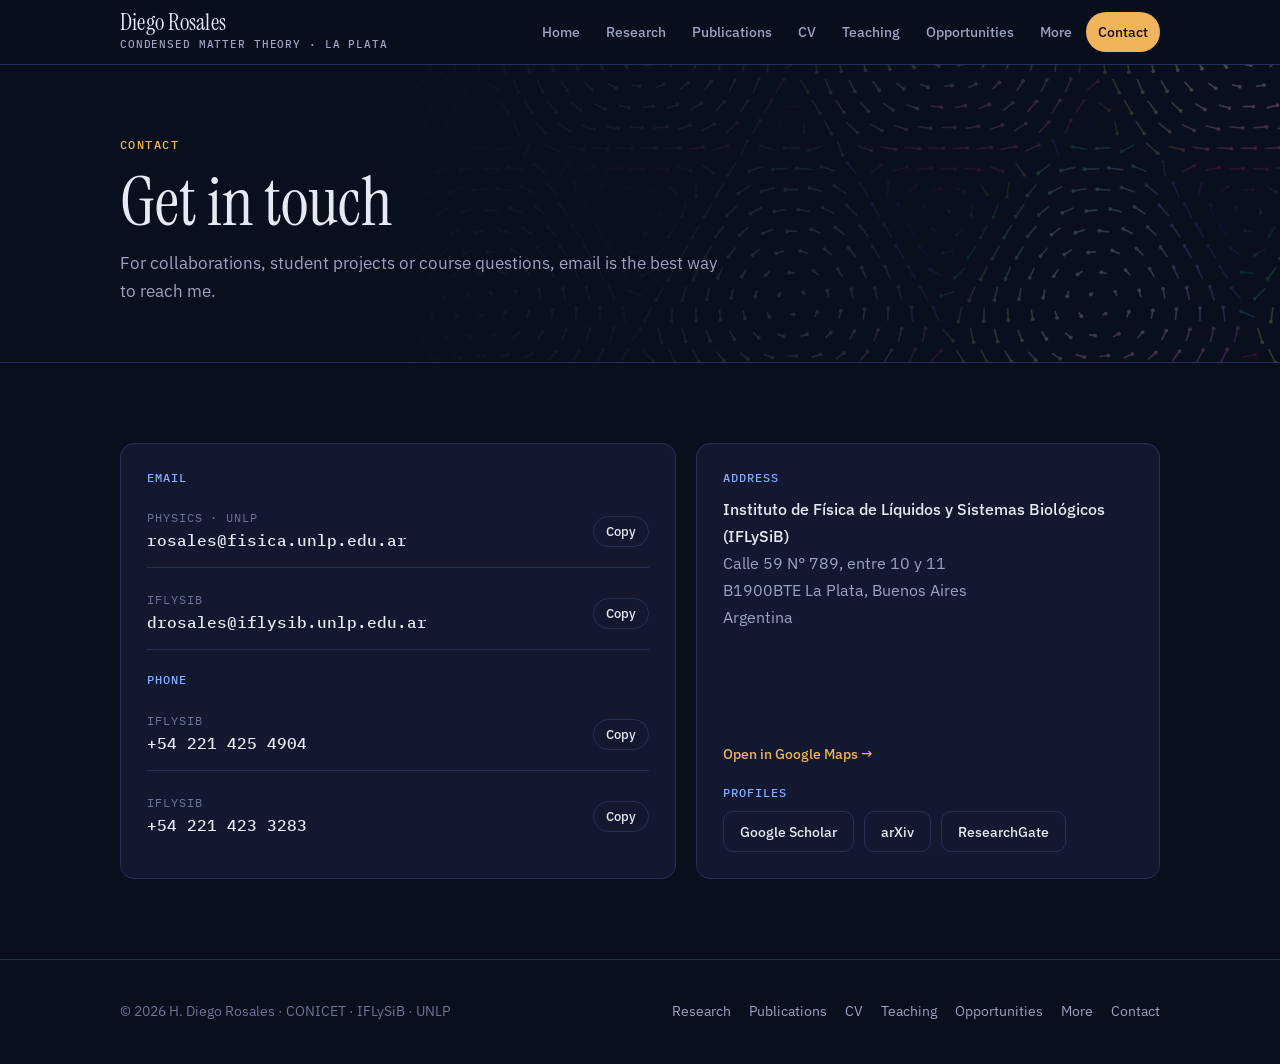
==== contact.html @ 534e0c4e "Add files via upload" ====
<!doctype html>
<html lang="en">
<head>
<meta charset="utf-8">
<meta name="viewport" content="width=device-width, initial-scale=1, viewport-fit=cover">
<title>Contact · Diego Rosales</title>
<meta name="description" content="How to reach H. Diego Rosales at IFLySiB, La Plata, Argentina.">
<meta property="og:title" content="Contact · Diego Rosales">
<meta property="og:description" content="How to reach H. Diego Rosales at IFLySiB, La Plata, Argentina.">
<link rel="preconnect" href="https://fonts.googleapis.com"><link rel="preconnect" href="https://fonts.gstatic.com" crossorigin><link rel="stylesheet" href="https://fonts.googleapis.com/css2?family=IBM+Plex+Mono:wght@400;500&family=IBM+Plex+Sans:wght@400;500;600&family=Instrument+Serif:ital@0;1&display=swap">
<link rel="stylesheet" href="assets/style.css">
</head>
<body>
<header class="site-header">
  <div class="wrap nav">
    <a class="brand" href="index.html"><b>Diego Rosales</b><small>Condensed matter theory · La Plata</small></a>
    <button class="menu-btn" aria-expanded="false" aria-controls="nav-links">Menu</button>
    <nav aria-label="Main">
      <ul class="nav-links" id="nav-links">
        <li><a href="index.html">Home</a></li>
        <li><a href="research.html">Research</a></li>
        <li><a href="publications.html">Publications</a></li>
        <li><a href="cv.html">CV</a></li>
        <li><a href="teaching.html">Teaching</a></li>
        <li><a href="opportunities.html">Opportunities</a></li>
        <li><a href="more.html">More</a></li>
        <li><a href="contact.html" aria-current="page">Contact</a></li>
      </ul>
    </nav>
  </div>
</header>
<main>
<section class="page-head">
  <canvas data-lattice="strip" aria-hidden="true"></canvas>
  <div class="wrap">
    <span class="eyebrow">Contact</span>
    <h1>Get in touch</h1>
    <p>For collaborations, student projects or course questions, email is the best way to reach me.</p>
  </div>
</section>
<section class="section">
  <div class="wrap contact-grid">
    <div class="card">
      <span class="tag">Email</span>
      <div class="copy-row"><div><span class="label">Physics · UNLP</span><code>rosales@fisica.unlp.edu.ar</code></div><button class="btn copy-btn" data-copy="rosales@fisica.unlp.edu.ar">Copy</button></div>
      <div class="copy-row"><div><span class="label">IFLySiB</span><code>drosales@iflysib.unlp.edu.ar</code></div><button class="btn copy-btn" data-copy="drosales@iflysib.unlp.edu.ar">Copy</button></div>
      <span class="tag" style="margin-top:12px">Phone</span>
      <div class="copy-row"><div><span class="label">IFLySiB</span><code>+54 221 425 4904</code></div><button class="btn copy-btn" data-copy="+54 221 425 4904">Copy</button></div>
      <div class="copy-row"><div><span class="label">IFLySiB</span><code>+54 221 423 3283</code></div><button class="btn copy-btn" data-copy="+54 221 423 3283">Copy</button></div>
    </div>
    <div class="card">
      <span class="tag">Address</span>
      <address><strong>Instituto de Física de Líquidos y Sistemas Biológicos (IFLySiB)</strong><br>
      Calle 59 N° 789, entre 10 y 11<br>B1900BTE La Plata, Buenos Aires<br>Argentina</address>
      <a class="foot" href="https://www.google.com/maps/search/?api=1&query=IFLYSIB+Calle+59+789+La+Plata" target="_blank" rel="noopener">Open in Google Maps →</a>
      <span class="tag" style="margin-top:12px">Profiles</span>
      <div class="affils">
  <a href="https://scholar.google.com/citations?user=Mq5_ev8AAAAJ" target="_blank" rel="noopener">Google Scholar</a>
  <a href="https://arxiv.org/search/cond-mat?searchtype=author&amp;query=Rosales%2C+H+D" target="_blank" rel="noopener">arXiv</a>
  <a href="https://www.researchgate.net/profile/Hector_Rosales" target="_blank" rel="noopener">ResearchGate</a>
</div>
    </div>
  </div>
</section>
</main>
<footer class="site-footer">
  <div class="wrap">
    <p>© 2026 H. Diego Rosales · CONICET · IFLySiB · UNLP</p>
    <nav aria-label="Footer"><a href="research.html">Research</a> <a href="publications.html">Publications</a> <a href="cv.html">CV</a> <a href="teaching.html">Teaching</a> <a href="opportunities.html">Opportunities</a> <a href="more.html">More</a> <a href="contact.html">Contact</a></nav>
  </div>
</footer>
<script src="assets/main.js"></script>
</body>
</html>
---- assets/style.css ----
/* ==========================================================
   Diego Rosales — personal site
   Palette taken from a spin texture: navy "up" background,
   amber + blue for the in-plane angle, white for "down" cores.
   Edit the tokens below to retune the whole site.
   ========================================================== */
:root {
  color-scheme: dark;
  --ink: #0A0F1E;        /* page background */
  --panel: #111830;      /* raised surfaces */
  --panel-2: #172042;
  --line: #243056;       /* hairlines */
  --text: #E7EAF3;
  --muted: #9AA3BF;
  --faint: #6A7496;
  --accent: #F0B45A;     /* amber */
  --cool: #86AEFF;       /* blue */
  --display: "Instrument Serif", "Iowan Old Style", Georgia, serif;
  --sans: "IBM Plex Sans", system-ui, -apple-system, "Segoe UI", sans-serif;
  --mono: "IBM Plex Mono", ui-monospace, "SF Mono", Menlo, monospace;
  --wrap: 1120px;
  --gutter: clamp(16px, 4vw, 40px);
}

* { box-sizing: border-box; }
html { scroll-behavior: smooth; }
body {
  margin: 0;
  background: var(--ink);
  color: var(--text);
  font: 16px/1.65 var(--sans);
  -webkit-font-smoothing: antialiased;
}
img { max-width: 100%; display: block; }
a { color: var(--cool); text-decoration: none; }
a:hover { text-decoration: underline; text-underline-offset: 3px; }
:focus-visible { outline: 2px solid var(--accent); outline-offset: 3px; border-radius: 4px; }
h1, h2, h3 { text-wrap: balance; margin: 0; font-weight: 400; }
p { margin: 0; }

.wrap { max-width: var(--wrap); margin-inline: auto; padding-inline: var(--gutter); }

/* ---------- Header / nav ---------- */
.site-header {
  position: sticky; top: env(safe-area-inset-top, 0px); z-index: 20;
  background: color-mix(in srgb, var(--ink) 82%, transparent);
  backdrop-filter: blur(12px); -webkit-backdrop-filter: blur(12px);
  border-bottom: 1px solid var(--line);
}
.nav { display: flex; align-items: center; justify-content: space-between; gap: 24px; min-height: 64px; }
.brand { display: flex; flex-direction: column; line-height: 1.1; color: var(--text); }
.brand:hover { text-decoration: none; }
.brand b { font: 400 1.45rem/1 var(--display); letter-spacing: .01em; }
.brand small { font: 500 .68rem/1.4 var(--mono); color: var(--muted); letter-spacing: .08em; text-transform: uppercase; margin-top: 3px; }
.nav-links { display: flex; gap: 2px; list-style: none; margin: 0; padding: 0; }
.nav-links a {
  display: block; padding: 8px 12px; border-radius: 999px;
  color: var(--muted); font-size: .9rem; font-weight: 500;
}
.nav-links a:hover { color: var(--text); background: var(--panel); text-decoration: none; }
.nav-links a[aria-current="page"] { color: var(--ink); background: var(--accent); }
.menu-btn {
  display: none; background: none; border: 1px solid var(--line); color: var(--text);
  border-radius: 8px; padding: 8px 12px; font: 500 .85rem var(--sans); cursor: pointer;
}
@media (max-width: 420px) { .brand small { display: none; } }
@media (max-width: 900px) {
  .menu-btn { display: block; }
  .nav-links {
    display: none; position: absolute; left: 0; right: 0; top: 100%;
    flex-direction: column; gap: 0; padding: 8px var(--gutter) 16px;
    background: var(--ink); border-bottom: 1px solid var(--line);
  }
  .nav-links.open { display: flex; }
  .nav-links a { border-radius: 8px; padding: 12px; font-size: 1rem; }
}

/* ---------- Page heads ---------- */
.eyebrow {
  font: 500 .74rem/1.4 var(--mono); letter-spacing: .12em; text-transform: uppercase; color: var(--accent);
}
.page-head { position: relative; overflow: hidden; border-bottom: 1px solid var(--line); }
.page-head canvas { position: absolute; inset: 0; width: 100%; height: 100%; opacity: .45; }
.page-head::after {
  content: ""; position: absolute; inset: 0;
  background: linear-gradient(90deg, var(--ink) 30%, color-mix(in srgb, var(--ink) 40%, transparent));
}
.page-head .wrap { position: relative; z-index: 1; padding-block: 72px 56px; display: grid; gap: 14px; }
.page-head h1 { font: 400 clamp(2.6rem, 6vw, 4.2rem)/1.02 var(--display); }
.page-head p { color: var(--muted); max-width: 60ch; font-size: 1.05rem; }

/* ---------- Home hero ---------- */
.hero { position: relative; border-bottom: 1px solid var(--line); overflow: hidden; }
.hero .wrap { display: grid; grid-template-columns: 1.1fr .9fr; gap: 48px; align-items: center; padding-block: 72px; }
.hero h1 { font: 400 clamp(3rem, 7.5vw, 5.6rem)/.95 var(--display); letter-spacing: -.01em; }
.hero h1 em { font-style: italic; color: var(--accent); }
.hero .lede { font-size: 1.15rem; color: var(--muted); max-width: 52ch; margin-top: 22px; }
.hero .lede strong { color: var(--text); font-weight: 500; }
.hero-actions { display: flex; flex-wrap: wrap; gap: 12px; margin-top: 30px; }
.lattice-frame {
  position: relative; aspect-ratio: 1; width: 100%; max-width: 100%;
  border: 1px solid var(--line); border-radius: 50%; overflow: hidden;
  background: radial-gradient(circle at 50% 50%, var(--panel-2), var(--ink) 70%);
}
.lattice-frame canvas { width: 100%; height: 100%; display: block; }
.lattice-caption {
  margin-top: 14px; text-align: center; font: .74rem/1.5 var(--mono); color: var(--faint);
}
@media (max-width: 820px) {
  .hero .wrap { grid-template-columns: 1fr; padding-block: 48px; gap: 36px; }
  .hero-visual { max-width: 340px; margin-inline: auto; width: 100%; }
}

/* ---------- Buttons ---------- */
.btn {
  display: inline-flex; align-items: center; gap: 8px; padding: 11px 20px;
  border-radius: 999px; font: 500 .95rem var(--sans); border: 1px solid var(--line);
  color: var(--text); background: var(--panel); cursor: pointer;
}
.btn:hover { text-decoration: none; border-color: var(--muted); }
.btn.primary { background: var(--accent); color: var(--ink); border-color: var(--accent); }
.btn.primary:hover { filter: brightness(1.08); }

/* ---------- Sections ---------- */
.section { padding-block: 80px; }
.section + .section { border-top: 1px solid var(--line); }
.section-head { display: flex; justify-content: space-between; align-items: end; gap: 24px; flex-wrap: wrap; margin-bottom: 36px; }
.section-head h2 { font: 400 clamp(2rem, 4vw, 2.8rem)/1.05 var(--display); margin-top: 8px; }
.section-head .more { font-weight: 500; font-size: .95rem; }
.prose { max-width: 68ch; color: var(--muted); display: grid; gap: 16px; font-size: 1.05rem; }
.prose strong { color: var(--text); font-weight: 500; }

/* Grids */
.grid { display: grid; gap: 20px; }
.grid.two { grid-template-columns: repeat(2, minmax(0, 1fr)); }
.grid.three { grid-template-columns: repeat(3, minmax(0, 1fr)); }
@media (max-width: 900px) { .grid.three { grid-template-columns: repeat(2, minmax(0, 1fr)); } }
@media (max-width: 640px) { .grid.two, .grid.three { grid-template-columns: 1fr; } }

.card {
  background: var(--panel); border: 1px solid var(--line); border-radius: 14px;
  padding: 26px; display: flex; flex-direction: column; gap: 10px;
}
.card h3 { font: 400 1.5rem/1.15 var(--display); }
.card p { color: var(--muted); font-size: .97rem; }
.card .tag { font: 500 .72rem/1.4 var(--mono); letter-spacing: .08em; text-transform: uppercase; color: var(--cool); }
a.card { color: inherit; transition: border-color .2s, transform .2s; }
a.card:hover { text-decoration: none; border-color: var(--accent); transform: translateY(-2px); }
.card .foot { margin-top: auto; padding-top: 8px; font: 500 .85rem var(--sans); color: var(--accent); }

/* Research topics list (home) */
.topics { list-style: none; margin: 0; padding: 0; border-top: 1px solid var(--line); }
.topics li {
  display: grid; grid-template-columns: 1fr 1.4fr; gap: 24px; padding: 24px 0;
  border-bottom: 1px solid var(--line); align-items: baseline;
}
.topics h3 { font: 400 1.6rem/1.15 var(--display); }
.topics p { color: var(--muted); }
@media (max-width: 700px) { .topics li { grid-template-columns: 1fr; gap: 8px; } }

/* ---------- Publications ---------- */
.pub { display: grid; grid-template-columns: 64px 1fr; gap: 20px; padding: 22px 0; border-bottom: 1px solid var(--line); }
.pub:first-child { border-top: 1px solid var(--line); }
.pub .num { font: 500 .85rem/1.9 var(--mono); color: var(--faint); font-variant-numeric: tabular-nums; }
.pub h3 { font: 500 1.08rem/1.4 var(--sans); color: var(--text); }
.pub .authors { color: var(--muted); font-size: .92rem; margin-top: 4px; }
.pub .authors b { color: var(--text); font-weight: 500; }
.pub .meta { display: flex; flex-wrap: wrap; gap: 8px 14px; align-items: center; margin-top: 10px; font: .82rem/1.4 var(--mono); color: var(--muted); }
.journal { color: var(--accent); }
.badge {
  font: 500 .7rem/1 var(--mono); letter-spacing: .06em; text-transform: uppercase;
  padding: 5px 8px; border-radius: 999px; border: 1px solid var(--accent); color: var(--accent);
}
@media (max-width: 560px) { .pub { grid-template-columns: 1fr; gap: 6px; } }

.toolbar { display: flex; flex-wrap: wrap; gap: 12px; align-items: center; margin-bottom: 28px; }
.toolbar input {
  flex: 1 1 260px; min-width: 0; padding: 12px 16px; border-radius: 999px;
  border: 1px solid var(--line); background: var(--panel); color: var(--text); font: 1rem var(--sans);
}
.toolbar input::placeholder { color: var(--faint); }
.chips { display: flex; flex-wrap: wrap; gap: 6px; }
.chip {
  padding: 8px 14px; border-radius: 999px; border: 1px solid var(--line); background: transparent;
  color: var(--muted); font: 500 .85rem var(--sans); cursor: pointer;
}
.chip:hover { color: var(--text); border-color: var(--muted); }
.chip[aria-pressed="true"] { background: var(--text); color: var(--ink); border-color: var(--text); }
.count { font: .82rem var(--mono); color: var(--faint); margin-bottom: 8px; }
.year-label { font: 400 2rem/1 var(--display); color: var(--cool); padding: 36px 0 12px; }

/* Stats strip */
.stats { display: grid; grid-template-columns: repeat(4, minmax(0,1fr)); border: 1px solid var(--line); border-radius: 14px; overflow: hidden; }
.stats div { padding: 22px 24px; background: var(--panel); display: grid; gap: 2px; }
.stats div + div { border-left: 1px solid var(--line); }
.stats b { font: 400 2.4rem/1 var(--display); color: var(--text); font-variant-numeric: tabular-nums; }
.stats span { font: .78rem/1.4 var(--mono); color: var(--muted); text-transform: uppercase; letter-spacing: .06em; }
@media (max-width: 700px) {
  .stats { grid-template-columns: repeat(2, minmax(0,1fr)); }
  .stats div:nth-child(3) { border-left: 0; }
  .stats div:nth-child(n+3) { border-top: 1px solid var(--line); }
}

/* ---------- Timeline (CV) ---------- */
.timeline { list-style: none; margin: 0; padding: 0; }
.timeline li { display: grid; grid-template-columns: 150px 1fr; gap: 24px; padding: 20px 0; border-bottom: 1px solid var(--line); }
.timeline .when { font: 500 .85rem/1.8 var(--mono); color: var(--accent); font-variant-numeric: tabular-nums; }
.timeline h3 { font: 500 1.08rem/1.4 var(--sans); }
.timeline p { color: var(--muted); font-size: .95rem; }
@media (max-width: 560px) { .timeline li { grid-template-columns: 1fr; gap: 4px; } }

.cv-layout { display: grid; grid-template-columns: 220px 1fr; gap: 56px; }
.cv-layout aside { position: sticky; top: 96px; align-self: start; display: grid; gap: 6px; }
.cv-layout aside a { color: var(--muted); font-size: .95rem; padding: 4px 0; }
.cv-layout aside a:hover { color: var(--text); }
.cv-block + .cv-block { margin-top: 64px; }
.cv-block h2 { font: 400 2.2rem/1.1 var(--display); margin-bottom: 20px; }
@media (max-width: 820px) { .cv-layout { grid-template-columns: 1fr; gap: 24px; } .cv-layout aside { position: static; display: flex; flex-wrap: wrap; gap: 6px 18px; } }

/* ---------- Affiliations ---------- */
.affils { display: flex; flex-wrap: wrap; gap: 10px; }
.affils a {
  padding: 10px 16px; border: 1px solid var(--line); border-radius: 10px; color: var(--text);
  font: 500 .9rem var(--sans); background: var(--panel);
}
.affils a span { color: var(--muted); font-weight: 400; }
.affils a:hover { border-color: var(--cool); text-decoration: none; }

/* ---------- Contact ---------- */
.contact-grid { display: grid; grid-template-columns: 1.2fr 1fr; gap: 20px; }
@media (max-width: 820px) { .contact-grid { grid-template-columns: 1fr; } }
.copy-row { display: flex; justify-content: space-between; align-items: center; gap: 12px; padding: 14px 0; border-bottom: 1px solid var(--line); flex-wrap: wrap; }
.copy-row:last-child { border-bottom: 0; }
.copy-row code { font: 500 1rem var(--mono); color: var(--text); user-select: all; overflow-wrap: anywhere; }
.copy-row .label { display: block; font: .72rem var(--mono); color: var(--faint); text-transform: uppercase; letter-spacing: .08em; margin-bottom: 2px; }
.copy-btn { padding: 6px 12px; font-size: .8rem; }
address { font-style: normal; color: var(--muted); line-height: 1.7; }
address strong { color: var(--text); font-weight: 500; }

.note {
  border: 1px dashed var(--line); border-radius: 12px; padding: 16px 18px; color: var(--muted); font-size: .92rem;
}

/* ---------- Footer ---------- */
.site-footer { border-top: 1px solid var(--line); padding-block: 40px; color: var(--faint); font-size: .88rem; }
.site-footer .wrap { display: flex; justify-content: space-between; gap: 16px 32px; flex-wrap: wrap; }
.site-footer nav { display: flex; gap: 18px; flex-wrap: wrap; }
.site-footer a { color: var(--muted); }

@media (prefers-reduced-motion: reduce) {
  html { scroll-behavior: auto; }
  a.card { transition: none; }
}
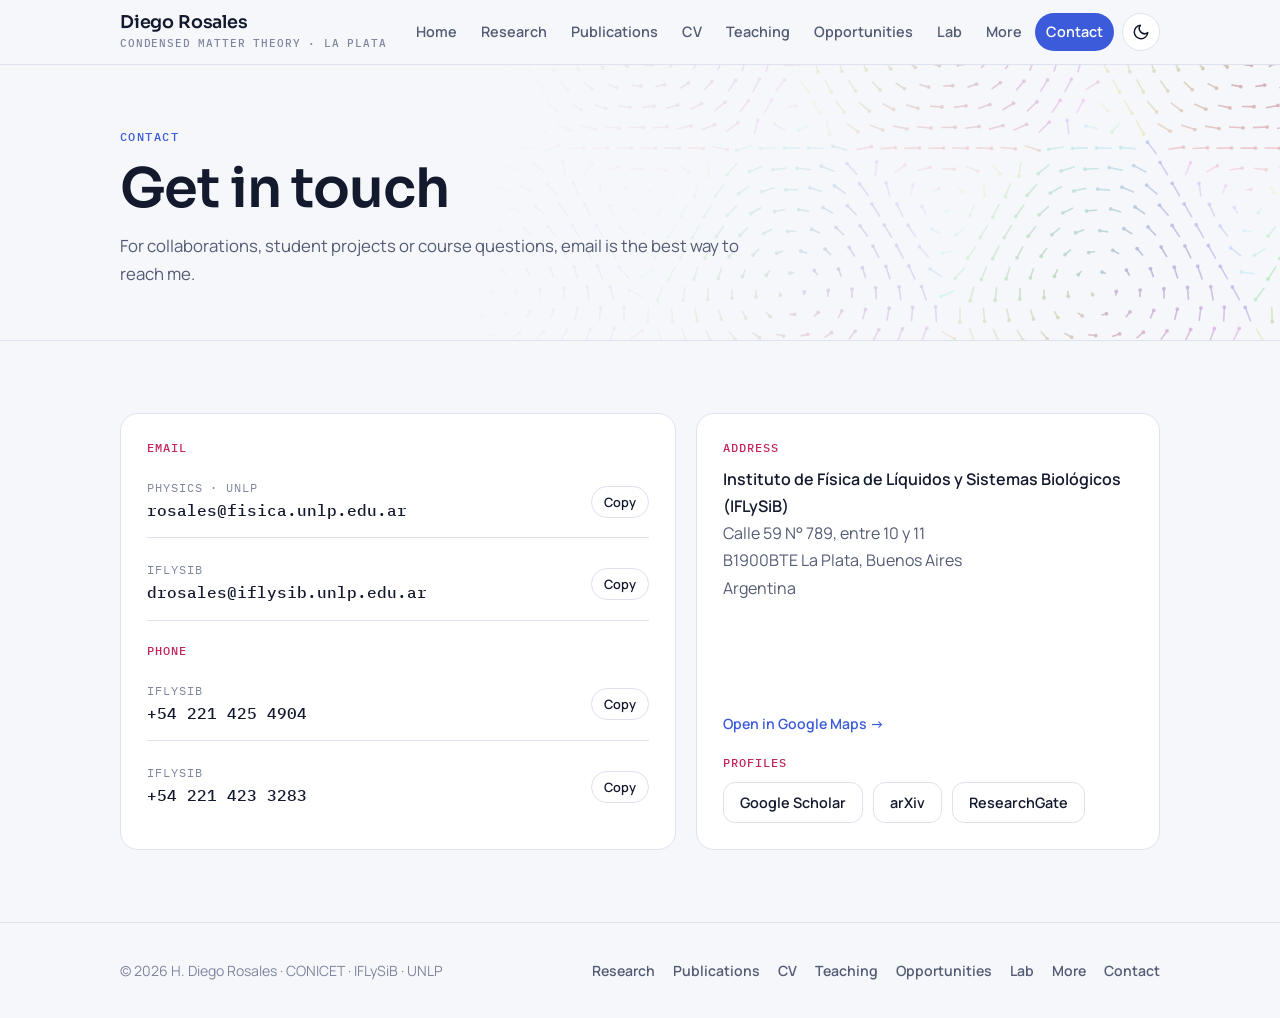
==== commit a23a4415: "Add files via upload" ====
--- a/contact.html
+++ b/contact.html
@@ -7,26 +7,31 @@
 <meta name="description" content="How to reach H. Diego Rosales at IFLySiB, La Plata, Argentina.">
 <meta property="og:title" content="Contact · Diego Rosales">
 <meta property="og:description" content="How to reach H. Diego Rosales at IFLySiB, La Plata, Argentina.">
-<link rel="preconnect" href="https://fonts.googleapis.com"><link rel="preconnect" href="https://fonts.gstatic.com" crossorigin><link rel="stylesheet" href="https://fonts.googleapis.com/css2?family=IBM+Plex+Mono:wght@400;500&family=IBM+Plex+Sans:wght@400;500;600&family=Instrument+Serif:ital@0;1&display=swap">
+<script>try{var t=localStorage.getItem('theme');if(t==='light'||t==='dark')document.documentElement.dataset.theme=t;}catch(e){}</script>
+<link rel="preconnect" href="https://fonts.googleapis.com"><link rel="preconnect" href="https://fonts.gstatic.com" crossorigin><link rel="stylesheet" href="https://fonts.googleapis.com/css2?family=IBM+Plex+Mono:wght@400;500&family=Manrope:wght@400;500;600;700&family=Sora:wght@500;600&display=swap">
 <link rel="stylesheet" href="assets/style.css">
 </head>
 <body>
 <header class="site-header">
   <div class="wrap nav">
     <a class="brand" href="index.html"><b>Diego Rosales</b><small>Condensed matter theory · La Plata</small></a>
-    <button class="menu-btn" aria-expanded="false" aria-controls="nav-links">Menu</button>
-    <nav aria-label="Main">
-      <ul class="nav-links" id="nav-links">
+    <div class="nav-right">
+      <nav aria-label="Main">
+        <ul class="nav-links" id="nav-links">
         <li><a href="index.html">Home</a></li>
         <li><a href="research.html">Research</a></li>
         <li><a href="publications.html">Publications</a></li>
         <li><a href="cv.html">CV</a></li>
         <li><a href="teaching.html">Teaching</a></li>
         <li><a href="opportunities.html">Opportunities</a></li>
+        <li><a href="lab.html">Lab</a></li>
         <li><a href="more.html">More</a></li>
         <li><a href="contact.html" aria-current="page">Contact</a></li>
-      </ul>
-    </nav>
+        </ul>
+      </nav>
+      <button class="icon-btn theme-toggle" type="button" aria-label="Switch theme"><svg class="moon" viewBox="0 0 24 24" fill="none" stroke="currentColor" stroke-width="2" stroke-linecap="round" stroke-linejoin="round"><path d="M21 12.8A9 9 0 1 1 11.2 3a7 7 0 0 0 9.8 9.8z"/></svg><svg class="sun" viewBox="0 0 24 24" fill="none" stroke="currentColor" stroke-width="2" stroke-linecap="round"><circle cx="12" cy="12" r="4"/><path d="M12 2v2M12 20v2M4.9 4.9l1.4 1.4M17.7 17.7l1.4 1.4M2 12h2M20 12h2M4.9 19.1l1.4-1.4M17.7 6.3l1.4-1.4"/></svg></button>
+      <button class="menu-btn" aria-expanded="false" aria-controls="nav-links">Menu</button>
+    </div>
   </div>
 </header>
 <main>
@@ -66,7 +71,7 @@
 <footer class="site-footer">
   <div class="wrap">
     <p>© 2026 H. Diego Rosales · CONICET · IFLySiB · UNLP</p>
-    <nav aria-label="Footer"><a href="research.html">Research</a> <a href="publications.html">Publications</a> <a href="cv.html">CV</a> <a href="teaching.html">Teaching</a> <a href="opportunities.html">Opportunities</a> <a href="more.html">More</a> <a href="contact.html">Contact</a></nav>
+    <nav aria-label="Footer"><a href="research.html">Research</a> <a href="publications.html">Publications</a> <a href="cv.html">CV</a> <a href="teaching.html">Teaching</a> <a href="opportunities.html">Opportunities</a> <a href="lab.html">Lab</a> <a href="more.html">More</a> <a href="contact.html">Contact</a></nav>
   </div>
 </footer>
 <script src="assets/main.js"></script>
--- a/assets/style.css
+++ b/assets/style.css
@@ -1,136 +1,169 @@
 /* ==========================================================
    Diego Rosales — personal site
-   Palette taken from a spin texture: navy "up" background,
-   amber + blue for the in-plane angle, white for "down" cores.
-   Edit the tokens below to retune the whole site.
+   Light + dark themes. Edit the tokens below to retune colours.
    ========================================================== */
 :root {
-  color-scheme: dark;
-  --ink: #0A0F1E;        /* page background */
-  --panel: #111830;      /* raised surfaces */
-  --panel-2: #172042;
-  --line: #243056;       /* hairlines */
-  --text: #E7EAF3;
-  --muted: #9AA3BF;
-  --faint: #6A7496;
-  --accent: #F0B45A;     /* amber */
-  --cool: #86AEFF;       /* blue */
-  --display: "Instrument Serif", "Iowan Old Style", Georgia, serif;
-  --sans: "IBM Plex Sans", system-ui, -apple-system, "Segoe UI", sans-serif;
+  color-scheme: light;
+  --bg: #F6F7FB;
+  --surface: #FFFFFF;
+  --surface-2: #EEF1F8;
+  --line: #DDE2EE;
+  --text: #141A2E;
+  --muted: #535C74;
+  --faint: #7F879E;
+  --accent: #3B5BDB;       /* indigo blue */
+  --accent-ink: #FFFFFF;   /* text on accent */
+  --accent-2: #C2255C;     /* raspberry, for tags */
+  --header-bg: rgba(246, 247, 251, .82);
+  --shadow: 0 1px 2px rgba(20, 26, 46, .05), 0 8px 24px rgba(20, 26, 46, .06);
+  --lattice: light;
+  --display: "Sora", "Avenir Next", "Segoe UI", system-ui, sans-serif;
+  --sans: "Manrope", "Segoe UI", system-ui, -apple-system, sans-serif;
   --mono: "IBM Plex Mono", ui-monospace, "SF Mono", Menlo, monospace;
   --wrap: 1120px;
   --gutter: clamp(16px, 4vw, 40px);
 }
+@media (prefers-color-scheme: dark) {
+  :root:not([data-theme="light"]) {
+    color-scheme: dark;
+    --bg: #0F1218; --surface: #161A23; --surface-2: #1C2130; --line: #2A3142;
+    --text: #E9ECF2; --muted: #A3AABB; --faint: #747B8F;
+    --accent: #8FA5FF; --accent-ink: #0F1218; --accent-2: #F783AC;
+    --header-bg: rgba(15, 18, 24, .8);
+    --shadow: 0 1px 2px rgba(0,0,0,.3), 0 8px 24px rgba(0,0,0,.25);
+    --lattice: dark;
+  }
+}
+:root[data-theme="dark"] {
+  color-scheme: dark;
+  --bg: #0F1218; --surface: #161A23; --surface-2: #1C2130; --line: #2A3142;
+  --text: #E9ECF2; --muted: #A3AABB; --faint: #747B8F;
+  --accent: #8FA5FF; --accent-ink: #0F1218; --accent-2: #F783AC;
+  --header-bg: rgba(15, 18, 24, .8);
+  --shadow: 0 1px 2px rgba(0,0,0,.3), 0 8px 24px rgba(0,0,0,.25);
+  --lattice: dark;
+}
 
 * { box-sizing: border-box; }
 html { scroll-behavior: smooth; }
 body {
-  margin: 0;
-  background: var(--ink);
-  color: var(--text);
-  font: 16px/1.65 var(--sans);
-  -webkit-font-smoothing: antialiased;
+  margin: 0; background: var(--bg); color: var(--text);
+  font: 16px/1.65 var(--sans); -webkit-font-smoothing: antialiased;
+  transition: background-color .25s, color .25s;
 }
 img { max-width: 100%; display: block; }
-a { color: var(--cool); text-decoration: none; }
+a { color: var(--accent); text-decoration: none; }
 a:hover { text-decoration: underline; text-underline-offset: 3px; }
 :focus-visible { outline: 2px solid var(--accent); outline-offset: 3px; border-radius: 4px; }
-h1, h2, h3 { text-wrap: balance; margin: 0; font-weight: 400; }
+h1, h2, h3 { text-wrap: balance; margin: 0; font-family: var(--display); letter-spacing: -.02em; }
 p { margin: 0; }
-
 .wrap { max-width: var(--wrap); margin-inline: auto; padding-inline: var(--gutter); }
 
 /* ---------- Header / nav ---------- */
 .site-header {
   position: sticky; top: env(safe-area-inset-top, 0px); z-index: 20;
-  background: color-mix(in srgb, var(--ink) 82%, transparent);
+  background: var(--header-bg);
   backdrop-filter: blur(12px); -webkit-backdrop-filter: blur(12px);
   border-bottom: 1px solid var(--line);
 }
-.nav { display: flex; align-items: center; justify-content: space-between; gap: 24px; min-height: 64px; }
-.brand { display: flex; flex-direction: column; line-height: 1.1; color: var(--text); }
+.nav { display: flex; align-items: center; justify-content: space-between; gap: 16px; min-height: 64px; }
+.brand { display: flex; flex-direction: column; line-height: 1.15; color: var(--text); }
 .brand:hover { text-decoration: none; }
-.brand b { font: 400 1.45rem/1 var(--display); letter-spacing: .01em; }
-.brand small { font: 500 .68rem/1.4 var(--mono); color: var(--muted); letter-spacing: .08em; text-transform: uppercase; margin-top: 3px; }
+.brand b { font: 600 1.1rem/1.1 var(--display); letter-spacing: -.01em; }
+.brand small { white-space: nowrap; font: 500 .66rem/1.4 var(--mono); color: var(--faint); letter-spacing: .08em; text-transform: uppercase; margin-top: 3px; }
+.nav-right { display: flex; align-items: center; gap: 8px; }
 .nav-links { display: flex; gap: 2px; list-style: none; margin: 0; padding: 0; }
-.nav-links a {
-  display: block; padding: 8px 12px; border-radius: 999px;
-  color: var(--muted); font-size: .9rem; font-weight: 500;
-}
-.nav-links a:hover { color: var(--text); background: var(--panel); text-decoration: none; }
-.nav-links a[aria-current="page"] { color: var(--ink); background: var(--accent); }
+.nav-links a { display: block; padding: 7px 11px; border-radius: 999px; color: var(--muted); font-size: .9rem; font-weight: 600; }
+.nav-links a:hover { color: var(--text); background: var(--surface-2); text-decoration: none; }
+.nav-links a[aria-current="page"] { color: var(--accent-ink); background: var(--accent); }
+.icon-btn {
+  width: 38px; height: 38px; display: grid; place-items: center; flex: none;
+  border: 1px solid var(--line); border-radius: 999px; background: var(--surface);
+  color: var(--text); cursor: pointer;
+}
+.icon-btn:hover { border-color: var(--accent); }
+.icon-btn svg { width: 18px; height: 18px; }
+.theme-toggle .sun { display: none; }
+:root[data-theme="dark"] .theme-toggle .sun { display: block; }
+:root[data-theme="dark"] .theme-toggle .moon { display: none; }
+@media (prefers-color-scheme: dark) {
+  :root:not([data-theme="light"]) .theme-toggle .sun { display: block; }
+  :root:not([data-theme="light"]) .theme-toggle .moon { display: none; }
+}
 .menu-btn {
-  display: none; background: none; border: 1px solid var(--line); color: var(--text);
-  border-radius: 8px; padding: 8px 12px; font: 500 .85rem var(--sans); cursor: pointer;
-}
-@media (max-width: 420px) { .brand small { display: none; } }
-@media (max-width: 900px) {
+  display: none; background: var(--surface); border: 1px solid var(--line); color: var(--text);
+  border-radius: 999px; padding: 8px 14px; font: 600 .85rem var(--sans); cursor: pointer;
+}
+@media (max-width: 420px), (min-width: 961px) and (max-width: 1180px) { .brand small { display: none; } }
+@media (max-width: 960px) {
   .menu-btn { display: block; }
   .nav-links {
     display: none; position: absolute; left: 0; right: 0; top: 100%;
     flex-direction: column; gap: 0; padding: 8px var(--gutter) 16px;
-    background: var(--ink); border-bottom: 1px solid var(--line);
+    background: var(--bg); border-bottom: 1px solid var(--line);
   }
   .nav-links.open { display: flex; }
-  .nav-links a { border-radius: 8px; padding: 12px; font-size: 1rem; }
+  .nav-links a { border-radius: 10px; padding: 12px; font-size: 1rem; }
 }
 
 /* ---------- Page heads ---------- */
-.eyebrow {
-  font: 500 .74rem/1.4 var(--mono); letter-spacing: .12em; text-transform: uppercase; color: var(--accent);
-}
+.eyebrow { font: 500 .74rem/1.4 var(--mono); letter-spacing: .12em; text-transform: uppercase; color: var(--accent); }
 .page-head { position: relative; overflow: hidden; border-bottom: 1px solid var(--line); }
-.page-head canvas { position: absolute; inset: 0; width: 100%; height: 100%; opacity: .45; }
+.page-head canvas { position: absolute; inset: 0; width: 100%; height: 100%; opacity: .5; }
 .page-head::after {
   content: ""; position: absolute; inset: 0;
-  background: linear-gradient(90deg, var(--ink) 30%, color-mix(in srgb, var(--ink) 40%, transparent));
-}
-.page-head .wrap { position: relative; z-index: 1; padding-block: 72px 56px; display: grid; gap: 14px; }
-.page-head h1 { font: 400 clamp(2.6rem, 6vw, 4.2rem)/1.02 var(--display); }
-.page-head p { color: var(--muted); max-width: 60ch; font-size: 1.05rem; }
+  background: linear-gradient(90deg, var(--bg) 35%, color-mix(in srgb, var(--bg) 35%, transparent));
+}
+.page-head .wrap { position: relative; z-index: 1; padding-block: 64px 52px; display: grid; gap: 14px; }
+.page-head h1 { font-size: clamp(2.2rem, 5vw, 3.4rem); font-weight: 600; line-height: 1.08; }
+.page-head p { color: var(--muted); max-width: 62ch; font-size: 1.05rem; }
 
 /* ---------- Home hero ---------- */
 .hero { position: relative; border-bottom: 1px solid var(--line); overflow: hidden; }
-.hero .wrap { display: grid; grid-template-columns: 1.1fr .9fr; gap: 48px; align-items: center; padding-block: 72px; }
-.hero h1 { font: 400 clamp(3rem, 7.5vw, 5.6rem)/.95 var(--display); letter-spacing: -.01em; }
-.hero h1 em { font-style: italic; color: var(--accent); }
-.hero .lede { font-size: 1.15rem; color: var(--muted); max-width: 52ch; margin-top: 22px; }
-.hero .lede strong { color: var(--text); font-weight: 500; }
-.hero-actions { display: flex; flex-wrap: wrap; gap: 12px; margin-top: 30px; }
-.lattice-frame {
-  position: relative; aspect-ratio: 1; width: 100%; max-width: 100%;
-  border: 1px solid var(--line); border-radius: 50%; overflow: hidden;
-  background: radial-gradient(circle at 50% 50%, var(--panel-2), var(--ink) 70%);
-}
-.lattice-frame canvas { width: 100%; height: 100%; display: block; }
-.lattice-caption {
-  margin-top: 14px; text-align: center; font: .74rem/1.5 var(--mono); color: var(--faint);
-}
+.hero .wrap { display: grid; grid-template-columns: 1.15fr .85fr; gap: 56px; align-items: center; padding-block: 64px 72px; }
+.hero h1 { font-size: clamp(2.3rem, 4.8vw, 3.7rem); font-weight: 600; line-height: 1.08; margin-top: 14px; }
+.hero h1 em { font-style: normal; color: var(--accent); }
+.hero .lede { font-size: 1.1rem; color: var(--muted); max-width: 54ch; margin-top: 22px; }
+.hero .lede strong { color: var(--text); font-weight: 600; }
+.hero-actions { display: flex; flex-wrap: wrap; gap: 10px; margin-top: 28px; }
+.hero-visual { position: relative; padding: 0 0 40px 40px; }
+.portrait {
+  aspect-ratio: 4 / 5; width: 100%; max-width: 100%; border-radius: 28px; overflow: hidden;
+  background: var(--surface-2); box-shadow: var(--shadow); border: 1px solid var(--line);
+}
+.portrait img { width: 100%; height: 100%; object-fit: cover; }
+.lattice-badge {
+  position: absolute; left: 0; bottom: 0; width: 44%; aspect-ratio: 1; max-width: 100%;
+  border-radius: 50%; overflow: hidden; background: var(--surface);
+  border: 1px solid var(--line); box-shadow: var(--shadow);
+}
+.lattice-badge canvas { width: 100%; height: 100%; display: block; }
 @media (max-width: 820px) {
-  .hero .wrap { grid-template-columns: 1fr; padding-block: 48px; gap: 36px; }
-  .hero-visual { max-width: 340px; margin-inline: auto; width: 100%; }
+  .hero .wrap { grid-template-columns: 1fr; padding-block: 40px 56px; gap: 36px; }
+  .hero-visual { max-width: 360px; width: 100%; margin-inline: auto; order: -1; }
 }
 
 /* ---------- Buttons ---------- */
 .btn {
-  display: inline-flex; align-items: center; gap: 8px; padding: 11px 20px;
-  border-radius: 999px; font: 500 .95rem var(--sans); border: 1px solid var(--line);
-  color: var(--text); background: var(--panel); cursor: pointer;
-}
-.btn:hover { text-decoration: none; border-color: var(--muted); }
-.btn.primary { background: var(--accent); color: var(--ink); border-color: var(--accent); }
-.btn.primary:hover { filter: brightness(1.08); }
+  display: inline-flex; align-items: center; gap: 8px; padding: 10px 18px;
+  border-radius: 999px; font: 600 .93rem var(--sans); border: 1px solid var(--line);
+  color: var(--text); background: var(--surface); cursor: pointer;
+}
+.btn:hover { text-decoration: none; border-color: var(--accent); }
+.btn.primary { background: var(--accent); color: var(--accent-ink); border-color: var(--accent); }
+.btn.primary:hover { filter: brightness(1.07); }
+.btn[aria-pressed="true"] { background: var(--text); color: var(--bg); border-color: var(--text); }
 
 /* ---------- Sections ---------- */
-.section { padding-block: 80px; }
+.section { padding-block: 72px; }
 .section + .section { border-top: 1px solid var(--line); }
-.section-head { display: flex; justify-content: space-between; align-items: end; gap: 24px; flex-wrap: wrap; margin-bottom: 36px; }
-.section-head h2 { font: 400 clamp(2rem, 4vw, 2.8rem)/1.05 var(--display); margin-top: 8px; }
-.section-head .more { font-weight: 500; font-size: .95rem; }
+.section-head { display: flex; justify-content: space-between; align-items: end; gap: 24px; flex-wrap: wrap; margin-bottom: 32px; }
+.section-head h2 { font-size: clamp(1.7rem, 3.2vw, 2.3rem); font-weight: 600; line-height: 1.15; margin-top: 8px; }
+.section-head .more { font-weight: 600; font-size: .95rem; }
 .prose { max-width: 68ch; color: var(--muted); display: grid; gap: 16px; font-size: 1.05rem; }
-.prose strong { color: var(--text); font-weight: 500; }
-
-/* Grids */
+.prose:is(p) { display: block; }
+.prose strong { color: var(--text); font-weight: 600; }
+
 .grid { display: grid; gap: 20px; }
 .grid.two { grid-template-columns: repeat(2, minmax(0, 1fr)); }
 .grid.three { grid-template-columns: repeat(3, minmax(0, 1fr)); }
@@ -138,63 +171,52 @@
 @media (max-width: 640px) { .grid.two, .grid.three { grid-template-columns: 1fr; } }
 
 .card {
-  background: var(--panel); border: 1px solid var(--line); border-radius: 14px;
+  background: var(--surface); border: 1px solid var(--line); border-radius: 18px;
   padding: 26px; display: flex; flex-direction: column; gap: 10px;
 }
-.card h3 { font: 400 1.5rem/1.15 var(--display); }
+.card h3 { font-size: 1.2rem; font-weight: 600; line-height: 1.3; }
 .card p { color: var(--muted); font-size: .97rem; }
-.card .tag { font: 500 .72rem/1.4 var(--mono); letter-spacing: .08em; text-transform: uppercase; color: var(--cool); }
-a.card { color: inherit; transition: border-color .2s, transform .2s; }
-a.card:hover { text-decoration: none; border-color: var(--accent); transform: translateY(-2px); }
-.card .foot { margin-top: auto; padding-top: 8px; font: 500 .85rem var(--sans); color: var(--accent); }
-
-/* Research topics list (home) */
+.card .tag { font: 500 .72rem/1.4 var(--mono); letter-spacing: .08em; text-transform: uppercase; color: var(--accent-2); }
+a.card { color: inherit; transition: border-color .2s, transform .2s, box-shadow .2s; }
+a.card:hover { text-decoration: none; border-color: var(--accent); transform: translateY(-2px); box-shadow: var(--shadow); }
+.card .foot { margin-top: auto; padding-top: 8px; font: 600 .88rem var(--sans); color: var(--accent); }
+
 .topics { list-style: none; margin: 0; padding: 0; border-top: 1px solid var(--line); }
-.topics li {
-  display: grid; grid-template-columns: 1fr 1.4fr; gap: 24px; padding: 24px 0;
-  border-bottom: 1px solid var(--line); align-items: baseline;
-}
-.topics h3 { font: 400 1.6rem/1.15 var(--display); }
+.topics li { display: grid; grid-template-columns: 1fr 1.4fr; gap: 24px; padding: 22px 0; border-bottom: 1px solid var(--line); align-items: baseline; }
+.topics h3 { font-size: 1.2rem; font-weight: 600; }
 .topics p { color: var(--muted); }
-@media (max-width: 700px) { .topics li { grid-template-columns: 1fr; gap: 8px; } }
+@media (max-width: 700px) { .topics li { grid-template-columns: 1fr; gap: 6px; } }
 
 /* ---------- Publications ---------- */
-.pub { display: grid; grid-template-columns: 64px 1fr; gap: 20px; padding: 22px 0; border-bottom: 1px solid var(--line); }
+.pub { display: grid; grid-template-columns: 64px 1fr; gap: 20px; padding: 20px 0; border-bottom: 1px solid var(--line); }
 .pub:first-child { border-top: 1px solid var(--line); }
 .pub .num { font: 500 .85rem/1.9 var(--mono); color: var(--faint); font-variant-numeric: tabular-nums; }
-.pub h3 { font: 500 1.08rem/1.4 var(--sans); color: var(--text); }
+.pub h3 { font: 600 1.05rem/1.45 var(--sans); letter-spacing: 0; color: var(--text); }
 .pub .authors { color: var(--muted); font-size: .92rem; margin-top: 4px; }
-.pub .authors b { color: var(--text); font-weight: 500; }
+.pub .authors b { color: var(--text); font-weight: 700; }
 .pub .meta { display: flex; flex-wrap: wrap; gap: 8px 14px; align-items: center; margin-top: 10px; font: .82rem/1.4 var(--mono); color: var(--muted); }
-.journal { color: var(--accent); }
-.badge {
-  font: 500 .7rem/1 var(--mono); letter-spacing: .06em; text-transform: uppercase;
-  padding: 5px 8px; border-radius: 999px; border: 1px solid var(--accent); color: var(--accent);
-}
+.journal { color: var(--accent-2); }
+.badge { font: 500 .7rem/1 var(--mono); letter-spacing: .06em; text-transform: uppercase; padding: 5px 8px; border-radius: 999px; border: 1px solid var(--accent); color: var(--accent); }
 @media (max-width: 560px) { .pub { grid-template-columns: 1fr; gap: 6px; } }
 
 .toolbar { display: flex; flex-wrap: wrap; gap: 12px; align-items: center; margin-bottom: 28px; }
 .toolbar input {
-  flex: 1 1 260px; min-width: 0; padding: 12px 16px; border-radius: 999px;
-  border: 1px solid var(--line); background: var(--panel); color: var(--text); font: 1rem var(--sans);
+  flex: 1 1 260px; min-width: 0; padding: 12px 18px; border-radius: 999px;
+  border: 1px solid var(--line); background: var(--surface); color: var(--text); font: 1rem var(--sans);
 }
 .toolbar input::placeholder { color: var(--faint); }
 .chips { display: flex; flex-wrap: wrap; gap: 6px; }
-.chip {
-  padding: 8px 14px; border-radius: 999px; border: 1px solid var(--line); background: transparent;
-  color: var(--muted); font: 500 .85rem var(--sans); cursor: pointer;
-}
-.chip:hover { color: var(--text); border-color: var(--muted); }
-.chip[aria-pressed="true"] { background: var(--text); color: var(--ink); border-color: var(--text); }
+.chip { padding: 8px 14px; border-radius: 999px; border: 1px solid var(--line); background: var(--surface); color: var(--muted); font: 600 .85rem var(--sans); cursor: pointer; }
+.chip:hover { color: var(--text); border-color: var(--accent); }
+.chip[aria-pressed="true"] { background: var(--text); color: var(--bg); border-color: var(--text); }
 .count { font: .82rem var(--mono); color: var(--faint); margin-bottom: 8px; }
-.year-label { font: 400 2rem/1 var(--display); color: var(--cool); padding: 36px 0 12px; }
-
-/* Stats strip */
-.stats { display: grid; grid-template-columns: repeat(4, minmax(0,1fr)); border: 1px solid var(--line); border-radius: 14px; overflow: hidden; }
-.stats div { padding: 22px 24px; background: var(--panel); display: grid; gap: 2px; }
+.year-label { font: 600 1.5rem/1 var(--display); color: var(--accent); padding: 36px 0 12px; }
+
+.stats { display: grid; grid-template-columns: repeat(4, minmax(0,1fr)); border: 1px solid var(--line); border-radius: 18px; overflow: hidden; background: var(--surface); }
+.stats div { padding: 22px 24px; display: grid; gap: 4px; }
 .stats div + div { border-left: 1px solid var(--line); }
-.stats b { font: 400 2.4rem/1 var(--display); color: var(--text); font-variant-numeric: tabular-nums; }
-.stats span { font: .78rem/1.4 var(--mono); color: var(--muted); text-transform: uppercase; letter-spacing: .06em; }
+.stats b { font: 600 1.9rem/1.1 var(--display); letter-spacing: -.02em; font-variant-numeric: tabular-nums; }
+.stats span { font: .74rem/1.4 var(--mono); color: var(--muted); text-transform: uppercase; letter-spacing: .06em; }
 @media (max-width: 700px) {
   .stats { grid-template-columns: repeat(2, minmax(0,1fr)); }
   .stats div:nth-child(3) { border-left: 0; }
@@ -203,51 +225,68 @@
 
 /* ---------- Timeline (CV) ---------- */
 .timeline { list-style: none; margin: 0; padding: 0; }
-.timeline li { display: grid; grid-template-columns: 150px 1fr; gap: 24px; padding: 20px 0; border-bottom: 1px solid var(--line); }
+.timeline li { display: grid; grid-template-columns: 150px 1fr; gap: 24px; padding: 18px 0; border-bottom: 1px solid var(--line); }
 .timeline .when { font: 500 .85rem/1.8 var(--mono); color: var(--accent); font-variant-numeric: tabular-nums; }
-.timeline h3 { font: 500 1.08rem/1.4 var(--sans); }
+.timeline h3 { font: 600 1.05rem/1.45 var(--sans); letter-spacing: 0; }
 .timeline p { color: var(--muted); font-size: .95rem; }
 @media (max-width: 560px) { .timeline li { grid-template-columns: 1fr; gap: 4px; } }
 
 .cv-layout { display: grid; grid-template-columns: 220px 1fr; gap: 56px; }
 .cv-layout aside { position: sticky; top: 96px; align-self: start; display: grid; gap: 6px; }
-.cv-layout aside a { color: var(--muted); font-size: .95rem; padding: 4px 0; }
-.cv-layout aside a:hover { color: var(--text); }
-.cv-block + .cv-block { margin-top: 64px; }
-.cv-block h2 { font: 400 2.2rem/1.1 var(--display); margin-bottom: 20px; }
-@media (max-width: 820px) { .cv-layout { grid-template-columns: 1fr; gap: 24px; } .cv-layout aside { position: static; display: flex; flex-wrap: wrap; gap: 6px 18px; } }
-
-/* ---------- Affiliations ---------- */
+.cv-layout aside a:not(.btn) { color: var(--muted); font-size: .95rem; padding: 4px 0; font-weight: 600; }
+.cv-layout aside a:not(.btn):hover { color: var(--text); }
+.cv-block + .cv-block { margin-top: 56px; }
+.cv-block h2 { font-size: 1.7rem; font-weight: 600; margin-bottom: 18px; }
+@media (max-width: 820px) { .cv-layout { grid-template-columns: 1fr; gap: 24px; } .cv-layout aside { position: static; display: flex; flex-wrap: wrap; gap: 6px 18px; align-items: center; } }
+
 .affils { display: flex; flex-wrap: wrap; gap: 10px; }
-.affils a {
-  padding: 10px 16px; border: 1px solid var(--line); border-radius: 10px; color: var(--text);
-  font: 500 .9rem var(--sans); background: var(--panel);
-}
-.affils a span { color: var(--muted); font-weight: 400; }
-.affils a:hover { border-color: var(--cool); text-decoration: none; }
-
-/* ---------- Contact ---------- */
-.contact-grid { display: grid; grid-template-columns: 1.2fr 1fr; gap: 20px; }
-@media (max-width: 820px) { .contact-grid { grid-template-columns: 1fr; } }
+.affils a { padding: 10px 16px; border: 1px solid var(--line); border-radius: 12px; color: var(--text); font: 600 .9rem var(--sans); background: var(--surface); }
+.affils a span { color: var(--muted); font-weight: 500; }
+.affils a:hover { border-color: var(--accent); text-decoration: none; }
+
+/* ---------- Photography gallery ---------- */
+.gallery { columns: 3 260px; column-gap: 16px; }
+.gallery figure { margin: 0 0 16px; break-inside: avoid; border-radius: 14px; overflow: hidden; position: relative; background: var(--surface-2); }
+.gallery img { width: 100%; height: auto; transition: transform .5s; }
+.gallery figure:hover img { transform: scale(1.03); }
+.gallery figcaption {
+  position: absolute; left: 0; right: 0; bottom: 0; padding: 28px 14px 12px;
+  background: linear-gradient(transparent, rgba(0,0,0,.6)); color: #fff; font-size: .85rem; font-weight: 600;
+}
+.gallery figcaption small { display: block; font: .7rem var(--mono); opacity: .8; font-weight: 400; }
+
+/* ---------- Lab ---------- */
+.sim { background: var(--surface); border: 1px solid var(--line); border-radius: 20px; overflow: hidden; }
+.sim-stage { position: relative; background: var(--surface-2); border-bottom: 1px solid var(--line); }
+.sim-stage canvas { display: block; width: 100%; height: auto; aspect-ratio: 16 / 7; cursor: crosshair; touch-action: none; }
+@media (max-width: 640px) { .sim-stage canvas { aspect-ratio: 4 / 3; } }
+.sim-readout { position: absolute; top: 12px; left: 12px; display: flex; gap: 6px; flex-wrap: wrap; pointer-events: none; }
+.sim-readout span { font: 500 .75rem var(--mono); padding: 5px 10px; border-radius: 999px; background: var(--header-bg); border: 1px solid var(--line); color: var(--text); }
+.sim-controls { display: grid; grid-template-columns: repeat(auto-fit, minmax(220px, 1fr)); gap: 20px 28px; padding: 22px 24px; }
+.ctl { display: grid; gap: 6px; }
+.ctl label { display: flex; justify-content: space-between; font-weight: 600; font-size: .9rem; }
+.ctl label output { font: 500 .85rem var(--mono); color: var(--accent); }
+.ctl input[type="range"] { width: 100%; accent-color: var(--accent); }
+.ctl small { color: var(--faint); font-size: .8rem; }
+.sim-actions { display: flex; flex-wrap: wrap; gap: 8px; padding: 0 24px 22px; }
+
 .copy-row { display: flex; justify-content: space-between; align-items: center; gap: 12px; padding: 14px 0; border-bottom: 1px solid var(--line); flex-wrap: wrap; }
 .copy-row:last-child { border-bottom: 0; }
 .copy-row code { font: 500 1rem var(--mono); color: var(--text); user-select: all; overflow-wrap: anywhere; }
 .copy-row .label { display: block; font: .72rem var(--mono); color: var(--faint); text-transform: uppercase; letter-spacing: .08em; margin-bottom: 2px; }
 .copy-btn { padding: 6px 12px; font-size: .8rem; }
+.contact-grid { display: grid; grid-template-columns: 1.2fr 1fr; gap: 20px; }
+@media (max-width: 820px) { .contact-grid { grid-template-columns: 1fr; } }
 address { font-style: normal; color: var(--muted); line-height: 1.7; }
-address strong { color: var(--text); font-weight: 500; }
-
-.note {
-  border: 1px dashed var(--line); border-radius: 12px; padding: 16px 18px; color: var(--muted); font-size: .92rem;
-}
-
-/* ---------- Footer ---------- */
-.site-footer { border-top: 1px solid var(--line); padding-block: 40px; color: var(--faint); font-size: .88rem; }
+address strong { color: var(--text); font-weight: 600; }
+.note { border: 1px dashed var(--line); border-radius: 12px; padding: 14px 16px; color: var(--muted); font-size: .92rem; }
+
+.site-footer { border-top: 1px solid var(--line); padding-block: 36px; color: var(--faint); font-size: .88rem; }
 .site-footer .wrap { display: flex; justify-content: space-between; gap: 16px 32px; flex-wrap: wrap; }
 .site-footer nav { display: flex; gap: 18px; flex-wrap: wrap; }
-.site-footer a { color: var(--muted); }
+.site-footer a { color: var(--muted); font-weight: 600; }
 
 @media (prefers-reduced-motion: reduce) {
   html { scroll-behavior: auto; }
-  a.card { transition: none; }
-}
+  body, a.card, .gallery img { transition: none; }
+}
